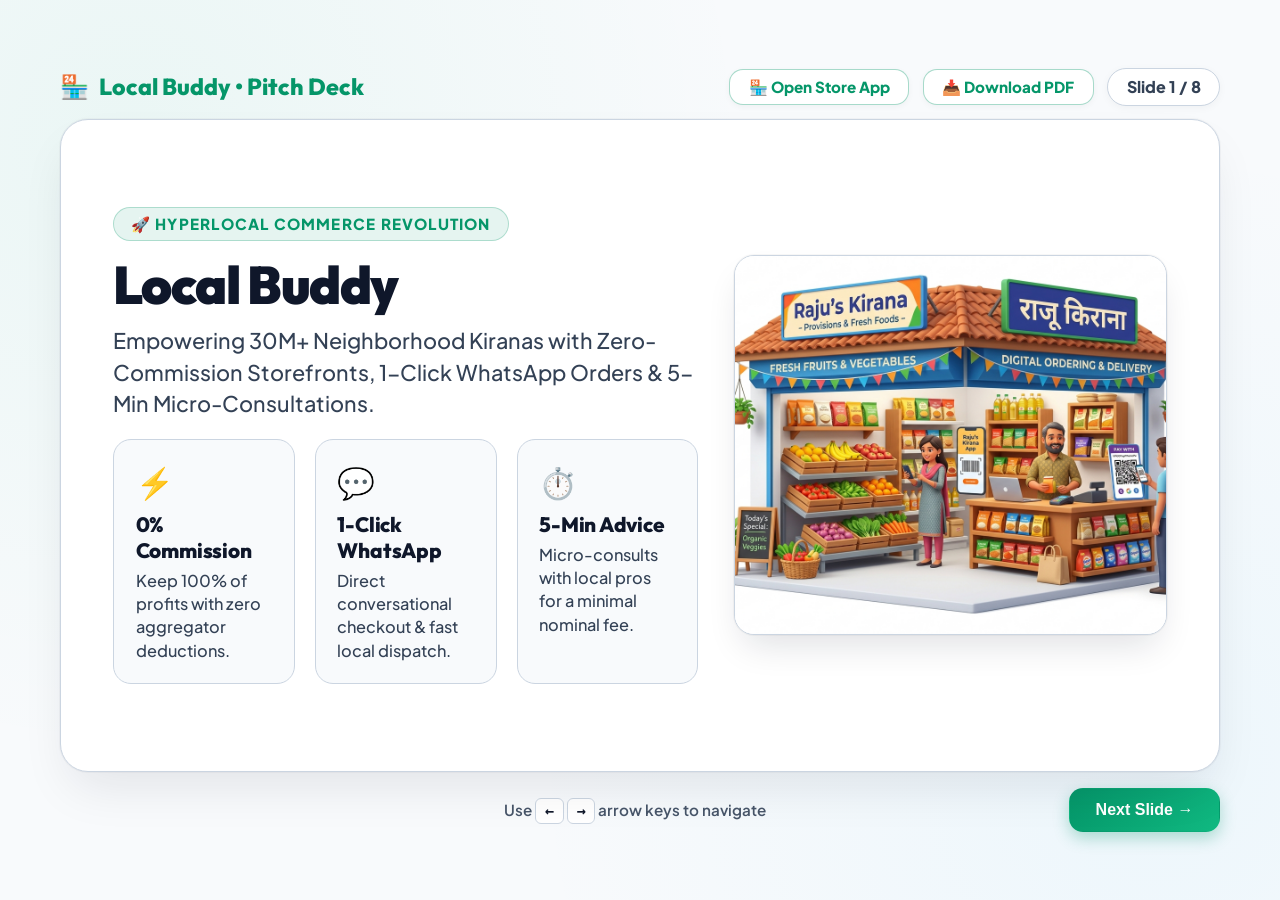
==== pitch_deck.html @ 08c3ceed "Initial commit: Local Buddy Neighborhood Mart and Verified Services with Pitch Deck" ====
<!DOCTYPE html>
<html lang="en">
<head>
  <meta charset="UTF-8">
  <meta name="viewport" content="width=device-width, initial-scale=1.0">
  <title>Local Buddy - Hackathon Pitch Deck</title>
  <link rel="preconnect" href="https://fonts.googleapis.com">
  <link rel="preconnect" href="https://fonts.gstatic.com" crossorigin>
  <link href="https://fonts.googleapis.com/css2?family=Outfit:wght@400;600;700;800;900&family=Plus+Jakarta+Sans:wght@400;500;600;700;800&display=swap" rel="stylesheet">
  <style>
    :root {
      --bg: #f8fafc;
      --card-bg: #ffffff;
      --card-border: #cbd5e1;
      --card-subtle: #f8fafc;
      --primary: #059669;
      --primary-light: #10b981;
      --primary-gradient: linear-gradient(135deg, #059669 0%, #10b981 100%);
      --accent-blue: #0284c7;
      --accent-indigo: #4f46e5;
      --accent-amber: #d97706;
      --accent-rose: #e11d48;
      --text-main: #0f172a;
      --text-muted: #334155;
      --text-sub: #475569;
    }

    * { box-sizing: border-box; margin: 0; padding: 0; }
    body {
      font-family: 'Plus Jakarta Sans', sans-serif;
      background-color: var(--bg);
      color: var(--text-main);
      min-height: 100vh;
      display: flex;
      flex-direction: column;
      align-items: center;
      justify-content: center;
      padding: 1.25rem;
      background-image: 
        radial-gradient(circle at 10% 15%, rgba(16, 185, 129, 0.06) 0%, transparent 45%),
        radial-gradient(circle at 90% 85%, rgba(56, 189, 248, 0.06) 0%, transparent 45%);
    }

    /* Deck Header & Controls */
    .deck-header {
      width: 100%;
      max-width: 1160px;
      display: flex;
      justify-content: space-between;
      align-items: center;
      margin-bottom: 0.85rem;
    }

    .deck-brand {
      font-family: 'Outfit', sans-serif;
      font-size: 1.45rem;
      font-weight: 800;
      color: var(--primary);
      display: flex;
      align-items: center;
      gap: 0.6rem;
    }

    .slide-counter {
      font-size: 1rem;
      font-weight: 800;
      color: var(--text-muted);
      background: var(--card-bg);
      padding: 0.45rem 1.15rem;
      border-radius: 9999px;
      border: 1.5px solid var(--card-border);
      box-shadow: 0 2px 8px rgba(0, 0, 0, 0.04);
    }

    /* Slide Container */
    .slide-frame {
      width: 100%;
      max-width: 1160px;
      aspect-ratio: 16 / 9;
      min-height: 620px;
      background: var(--card-bg);
      border: 1.5px solid var(--card-border);
      border-radius: 28px;
      padding: 2.75rem 3.25rem;
      box-shadow: 0 24px 50px -12px rgba(15, 23, 42, 0.1), 0 0 0 1px rgba(15, 23, 42, 0.03);
      position: relative;
      overflow: hidden;
      display: flex;
      flex-direction: column;
      justify-content: center;
    }

    .slide {
      display: none;
      height: 100%;
      flex-direction: column;
      justify-content: center;
      animation: fadeIn 0.35s cubic-bezier(0.16, 1, 0.3, 1);
    }

    .slide.active {
      display: flex;
    }

    @keyframes fadeIn {
      from { opacity: 0; transform: translateY(8px) scale(0.995); }
      to { opacity: 1; transform: translateY(0) scale(1); }
    }

    /* Slide Typography & Tags */
    .slide-tag {
      display: inline-flex;
      align-items: center;
      gap: 0.5rem;
      font-size: 0.95rem;
      font-weight: 800;
      text-transform: uppercase;
      letter-spacing: 0.08em;
      color: var(--primary);
      background: rgba(5, 150, 105, 0.1);
      padding: 0.4rem 1.05rem;
      border-radius: 9999px;
      border: 1.5px solid rgba(5, 150, 105, 0.25);
      margin-bottom: 0.85rem;
      align-self: flex-start;
    }

    .slide-title {
      font-family: 'Outfit', sans-serif;
      font-size: 2.85rem;
      font-weight: 900;
      line-height: 1.15;
      letter-spacing: -0.03em;
      color: var(--text-main);
      margin-bottom: 0.6rem;
    }

    .slide-subtitle {
      font-size: 1.25rem;
      color: var(--text-muted);
      line-height: 1.45;
      font-weight: 500;
      margin-bottom: 1.5rem;
    }

    /* Layout Grids */
    .grid-split {
      display: grid;
      grid-template-columns: 1.15fr 0.85fr;
      gap: 2.25rem;
      align-items: center;
    }

    .grid-3 {
      display: grid;
      grid-template-columns: repeat(3, 1fr);
      gap: 1.25rem;
    }

    .grid-4 {
      display: grid;
      grid-template-columns: repeat(4, 1fr);
      gap: 1.15rem;
    }

    .grid-2x2 {
      display: grid;
      grid-template-columns: repeat(2, 1fr);
      gap: 1.1rem;
    }

    /* Card Boxes */
    .card-box {
      background: var(--card-subtle);
      border: 1.5px solid var(--card-border);
      border-radius: 18px;
      padding: 1.35rem;
      display: flex;
      flex-direction: column;
      gap: 0.4rem;
      transition: all 0.2s ease;
    }

    .card-box:hover {
      background: #ffffff;
      border-color: #94a3b8;
      transform: translateY(-2px);
      box-shadow: 0 12px 24px -6px rgba(0, 0, 0, 0.06);
    }

    .card-icon {
      font-size: 1.9rem;
      margin-bottom: 0.15rem;
    }

    .card-box h3 {
      font-family: 'Outfit', sans-serif;
      font-size: 1.3rem;
      font-weight: 800;
      color: var(--text-main);
      letter-spacing: -0.01em;
    }

    .card-box p {
      font-size: 1.02rem;
      color: var(--text-muted);
      line-height: 1.42;
      font-weight: 500;
    }

    .highlight-stat {
      font-family: 'Outfit', sans-serif;
      font-size: 2.75rem;
      font-weight: 900;
      color: var(--primary);
      line-height: 1;
      margin-bottom: 0.35rem;
    }

    /* Slide Media / Image Frame */
    .slide-media {
      width: 100%;
      height: 100%;
      max-height: 380px;
      border-radius: 20px;
      overflow: hidden;
      border: 1.5px solid var(--card-border);
      box-shadow: 0 18px 36px -10px rgba(15, 23, 42, 0.14), 0 0 0 1px rgba(0, 0, 0, 0.03);
      background: #ffffff;
      display: flex;
      align-items: center;
      justify-content: center;
    }

    .slide-media img {
      width: 100%;
      height: 100%;
      object-fit: cover;
      display: block;
      transition: transform 0.4s ease;
    }

    .slide-media:hover img {
      transform: scale(1.02);
    }

    /* Controls Bottom Bar */
    .deck-controls {
      width: 100%;
      max-width: 1160px;
      display: flex;
      justify-content: space-between;
      align-items: center;
      margin-top: 1rem;
    }

    .btn-nav {
      background: var(--card-bg);
      border: 1.5px solid var(--card-border);
      color: var(--text-main);
      padding: 0.75rem 1.6rem;
      border-radius: 14px;
      font-weight: 800;
      font-size: 1rem;
      cursor: pointer;
      display: flex;
      align-items: center;
      gap: 0.6rem;
      transition: all 0.2s ease;
      box-shadow: 0 2px 6px rgba(0, 0, 0, 0.04);
    }

    .btn-nav:hover {
      background: #f1f5f9;
      border-color: #94a3b8;
    }

    .btn-nav.primary {
      background: var(--primary-gradient);
      border-color: transparent;
      color: #ffffff;
      box-shadow: 0 6px 16px rgba(5, 150, 105, 0.3);
    }

    .btn-nav.primary:hover {
      box-shadow: 0 8px 22px rgba(5, 150, 105, 0.4);
      transform: translateY(-1px);
    }

    .keyboard-hint {
      font-size: 0.95rem;
      font-weight: 600;
      color: var(--text-sub);
    }

    .keyboard-hint kbd {
      background: #ffffff;
      border: 1.5px solid var(--card-border);
      padding: 0.2rem 0.55rem;
      border-radius: 6px;
      font-family: monospace;
      font-weight: 700;
      color: var(--text-main);
    }
  </style>
</head>
<body>

  <header class="deck-header">
    <div class="deck-brand">
      <span>🏪</span> Local Buddy • Pitch Deck
    </div>
    <div style="display: flex; align-items: center; gap: 0.85rem;">
      <a href="index.html" class="btn-nav" style="padding: 0.45rem 1.15rem; font-size: 0.95rem; text-decoration: none; color: var(--primary); border-color: rgba(5, 150, 105, 0.35);">
        🏪 Open Store App
      </a>
      <a href="Local_Buddy_Pitch_Deck.pdf" download="Local_Buddy_Pitch_Deck.pdf" class="btn-nav" style="padding: 0.45rem 1.15rem; font-size: 0.95rem; text-decoration: none; color: var(--primary); border-color: rgba(5, 150, 105, 0.35);">
        📥 Download PDF
      </a>
      <div class="slide-counter" id="slideIndicator">Slide 1 / 8</div>
    </div>
  </header>

  <main class="slide-frame">
    
    <!-- SLIDE 1: Title & Hero Hook -->
    <div class="slide active" data-slide="1">
      <div class="grid-split">
        <div>
          <div class="slide-tag">🚀 Hyperlocal Commerce Revolution</div>
          <h1 class="slide-title" style="font-size: 3.3rem;">Local Buddy</h1>
          <p class="slide-subtitle" style="font-size: 1.35rem; margin-bottom: 1.25rem;">
            Empowering 30M+ Neighborhood Kiranas with Zero-Commission Storefronts, 1-Click WhatsApp Orders & 5-Min Micro-Consultations.
          </p>
          <div class="grid-3" style="margin-top: 0.75rem;">
            <div class="card-box">
              <span class="card-icon">⚡</span>
              <h3>0% Commission</h3>
              <p>Keep 100% of profits with zero aggregator deductions.</p>
            </div>
            <div class="card-box">
              <span class="card-icon">💬</span>
              <h3>1-Click WhatsApp</h3>
              <p>Direct conversational checkout & fast local dispatch.</p>
            </div>
            <div class="card-box">
              <span class="card-icon">⏱️</span>
              <h3>5-Min Advice</h3>
              <p>Micro-consults with local pros for a minimal nominal fee.</p>
            </div>
          </div>
        </div>
        <div class="slide-media">
          <img src="assets/slide1_hero.jpg" alt="Local Buddy Neighborhood Store">
        </div>
      </div>
    </div>

    <!-- SLIDE 2: The Problem -->
    <div class="slide" data-slide="2">
      <div class="grid-split">
        <div>
          <div class="slide-tag" style="color: var(--accent-rose); background: rgba(225, 29, 72, 0.1); border-color: rgba(225, 29, 72, 0.3);">
            ⚠️ The Real Problem
          </div>
          <h2 class="slide-title">Neighborhood Retail is Under Threat</h2>
          <p class="slide-subtitle">Local merchants and skilled tradesmen are squeezed by predatory aggregator fees and complex tools.</p>
          <div style="display: flex; flex-direction: column; gap: 0.9rem;">
            <div class="card-box" style="border-left: 5px solid var(--accent-rose);">
              <h3>📉 20% to 30% Aggregator Commissions</h3>
              <p>Quick-commerce dark stores and gig apps eat into thin margins of independent shops.</p>
            </div>
            <div class="card-box" style="border-left: 5px solid var(--accent-amber);">
              <h3>🧩 Bloated & Costly POS Hardware</h3>
              <p>Existing retail software is too complex and requires expensive hardware setups.</p>
            </div>
            <div class="card-box" style="border-left: 5px solid var(--accent-blue);">
              <h3>🔕 Heavy Fees for Minor Guidance</h3>
              <p>Customers must pay full visit charges even when they just need 5 minutes of diagnosis.</p>
            </div>
          </div>
        </div>
        <div class="slide-media">
          <img src="assets/slide2_problem.jpg" alt="Aggregator Fees Problem">
        </div>
      </div>
    </div>

    <!-- SLIDE 3: The Solution Ecosystem -->
    <div class="slide" data-slide="3">
      <div class="grid-split">
        <div>
          <div class="slide-tag">💡 Our Solution</div>
          <h2 class="slide-title">Unified Hyperlocal Ecosystem</h2>
          <p class="slide-subtitle">A lightweight, seamless web application connecting merchants, customers, and verified tradesmen.</p>
          <div class="grid-2x2">
            <div class="card-box">
              <div class="highlight-stat">1</div>
              <h3>Merchant Hub</h3>
              <p>Real-time inventory, restock alerts & profit margin analytics.</p>
            </div>
            <div class="card-box">
              <div class="highlight-stat">2</div>
              <h3>Storefront</h3>
              <p>Digital catalog with live stock & 1-tap WhatsApp cart ordering.</p>
            </div>
            <div class="card-box">
              <div class="highlight-stat">3</div>
              <h3>5-Min Advice</h3>
              <p>Instant expert triage for minimal nominal fee (₹20-₹49).</p>
            </div>
            <div class="card-box">
              <div class="highlight-stat">4</div>
              <h3>Service Roster</h3>
              <p>Verified plumbers, electricians & direct doorstep booking.</p>
            </div>
          </div>
        </div>
        <div class="slide-media">
          <img src="assets/slide3_solution.jpg" alt="Hyperlocal Connected Ecosystem">
        </div>
      </div>
    </div>

    <!-- SLIDE 4: Micro-Consultation Feature Spotlight -->
    <div class="slide" data-slide="4">
      <div class="grid-split">
        <div>
          <div class="slide-tag" style="color: var(--accent-amber); background: rgba(217, 119, 6, 0.1); border-color: rgba(217, 119, 6, 0.3);">
            ⏱️ Innovation Spotlight
          </div>
          <h2 class="slide-title">5-Min Micro-Consultations & Advice</h2>
          <p class="slide-subtitle">Customers connect directly with neighborhood experts for quick 5-min guidance at a minimal nominal fee.</p>
          <div class="grid-2x2">
            <div class="card-box">
              <span class="card-icon">⚡</span>
              <h3>Instant Triage</h3>
              <p>Quick guidance for electrical, plumbing, or DIY doubts without full visit costs.</p>
            </div>
            <div class="card-box">
              <span class="card-icon">🪙</span>
              <h3>Minimal Micro-Fee</h3>
              <p>Ultra-accessible (₹20 to ₹49 for 5 mins) paid instantly via 1-tap UPI.</p>
            </div>
            <div class="card-box">
              <span class="card-icon">💼</span>
              <h3>Pro Monetization</h3>
              <p>Technicians monetize spare minutes and earn neighborhood trust.</p>
            </div>
            <div class="card-box">
              <span class="card-icon">🚀</span>
              <h3>Doorstep Upgrade</h3>
              <p>Converts simple 5-min calls into full verified doorstep repair bookings.</p>
            </div>
          </div>
        </div>
        <div class="slide-media">
          <img src="assets/slide4_micro_consult.jpg" alt="5-Minute Micro Consultation Call">
        </div>
      </div>
    </div>

    <!-- SLIDE 5: How It Works -->
    <div class="slide" data-slide="5">
      <div class="slide-tag">⚙️ Seamless Flow</div>
      <h2 class="slide-title">Frictionless 3-Step Experience</h2>
      <p class="slide-subtitle">Designed for non-tech-savvy shopkeepers & everyday neighborhood shoppers.</p>
      <div class="grid-3" style="margin-top: 1rem;">
        <div class="card-box" style="padding: 1.75rem;">
          <div class="highlight-stat" style="font-size: 2.2rem; color: var(--primary);">Step 1</div>
          <span class="card-icon" style="font-size: 2.2rem;">📦</span>
          <h3 style="font-size: 1.45rem;">Merchant Setup</h3>
          <p style="font-size: 1.1rem;">Shopkeeper adds products with cost/selling price. App calculates valuation & low-stock alerts automatically.</p>
        </div>
        <div class="card-box" style="padding: 1.75rem;">
          <div class="highlight-stat" style="font-size: 2.2rem; color: var(--accent-blue);">Step 2</div>
          <span class="card-icon" style="font-size: 2.2rem;">🛍️</span>
          <h3 style="font-size: 1.45rem;">Browse or Consult</h3>
          <p style="font-size: 1.1rem;">Shoppers browse stock or request a 5-min quick expert advice session with 1 click via smartphone.</p>
        </div>
        <div class="card-box" style="padding: 1.75rem;">
          <div class="highlight-stat" style="font-size: 2.2rem; color: var(--accent-indigo);">Step 3</div>
          <span class="card-icon" style="font-size: 2.2rem;">📲</span>
          <h3 style="font-size: 1.45rem;">Instant WhatsApp</h3>
          <p style="font-size: 1.1rem;">Pre-formatted order string with itemized bill & GPS address is delivered directly to merchant WhatsApp.</p>
        </div>
      </div>
    </div>

    <!-- SLIDE 6: Market Opportunity & Traction -->
    <div class="slide" data-slide="6">
      <div class="slide-tag" style="color: var(--accent-blue); background: rgba(2, 132, 199, 0.1); border-color: rgba(2, 132, 199, 0.3);">
        📊 Market Size
      </div>
      <h2 class="slide-title">A Massive Hyperlocal Opportunity</h2>
      <p class="slide-subtitle">Targeting unorganized retail and neighborhood services across Tier 1, 2, and 3 cities.</p>
      <div class="grid-3" style="margin-top: 1rem;">
        <div class="card-box" style="padding: 1.75rem;">
          <div class="highlight-stat">$800B+</div>
          <h3 style="font-size: 1.45rem;">Total Addressable Market</h3>
          <p style="font-size: 1.1rem;">Indian unorganized retail market with over 30M+ local Kirana & neighborhood shops.</p>
        </div>
        <div class="card-box" style="padding: 1.75rem;">
          <div class="highlight-stat">500M+</div>
          <h3 style="font-size: 1.45rem;">WhatsApp User Base</h3>
          <p style="font-size: 1.1rem;">Zero friction adoption because every customer and shopkeeper already uses WhatsApp daily.</p>
        </div>
        <div class="card-box" style="padding: 1.75rem;">
          <div class="highlight-stat">0%</div>
          <h3 style="font-size: 1.45rem;">Commission Model</h3>
          <p style="font-size: 1.1rem;">Unbeatable value compared to 20-30% charged by quick-commerce and large aggregator apps.</p>
        </div>
      </div>
    </div>

    <!-- SLIDE 7: Business & Monetization Model -->
    <div class="slide" data-slide="7">
      <div class="slide-tag" style="color: var(--accent-amber); background: rgba(217, 119, 6, 0.1); border-color: rgba(217, 119, 6, 0.3);">
        💰 Business Model
      </div>
      <h2 class="slide-title">Sustainable Monetization</h2>
      <p class="slide-subtitle">Freemium core with high-margin value-added services & micro-transactions.</p>
      <div class="grid-4" style="margin-top: 0.75rem;">
        <div class="card-box" style="padding: 1.5rem;">
          <span class="card-icon">🆓</span>
          <h3>Free Core</h3>
          <p>Basic inventory & digital storefront free forever to drive rapid viral adoption.</p>
        </div>
        <div class="card-box" style="padding: 1.5rem;">
          <span class="card-icon">⏱️</span>
          <h3>Micro-Consults</h3>
          <p>Nominal ₹3-₹5 platform share per 5-min expert advice call session.</p>
        </div>
        <div class="card-box" style="padding: 1.5rem;">
          <span class="card-icon">⭐</span>
          <h3>Pro SaaS</h3>
          <p>₹299/mo for automated SMS alerts, GST invoicing, & multi-store analytics.</p>
        </div>
        <div class="card-box" style="padding: 1.5rem;">
          <span class="card-icon">💳</span>
          <h3>FinTech & Credit</h3>
          <p>Khata / credit ledger and merchant micro-financing based on sales velocity.</p>
        </div>
      </div>
    </div>

    <!-- SLIDE 8: Strategic Advantage & Vision -->
    <div class="slide" data-slide="8">
      <div class="slide-tag">🏆 Strategic Advantage</div>
      <h2 class="slide-title">Our Competitive Edge & Launch Vision</h2>
      <p class="slide-subtitle">Designed from day one for frictionless grassroots adoption and strong community trust.</p>
      <div class="grid-3" style="margin-bottom: 1.5rem;">
        <div class="card-box" style="padding: 1.6rem;">
          <span class="card-icon">📲</span>
          <h3 style="font-size: 1.4rem;">Zero-Friction Entry</h3>
          <p style="font-size: 1.1rem;">No app install barrier — works seamlessly via web & WhatsApp, removing the biggest hurdle to user adoption.</p>
        </div>
        <div class="card-box" style="padding: 1.6rem;">
          <span class="card-icon">🤝</span>
          <h3 style="font-size: 1.4rem;">Hyperlocal Trust Loop</h3>
          <p style="font-size: 1.1rem;">Empowers existing neighborhood vendors and verified local experts rather than replacing them with dark stores.</p>
        </div>
        <div class="card-box" style="padding: 1.6rem;">
          <span class="card-icon">⚡</span>
          <h3 style="font-size: 1.4rem;">Dual-Growth Flywheel</h3>
          <p style="font-size: 1.1rem;">Viral merchant word-of-mouth paired with high-frequency 5-min micro-consultations drives organic retention.</p>
        </div>
      </div>
      <div style="text-align: center; font-family: 'Outfit', sans-serif; font-size: 1.55rem; font-weight: 800; color: var(--primary);">
        "Empowering Every Neighborhood Through Trust, Speed, and Micro-Connections."
      </div>
    </div>

  </main>

  <footer class="deck-controls">
    <button type="button" class="btn-nav" id="prevBtn" onclick="changeSlide(-1)">
      ← Previous
    </button>
    <div class="keyboard-hint">
      Use <kbd>←</kbd> <kbd>→</kbd> arrow keys to navigate
    </div>
    <button type="button" class="btn-nav primary" id="nextBtn" onclick="changeSlide(1)">
      Next Slide →
    </button>
  </footer>

  <script>
    let currentSlide = 1;
    const totalSlides = 8;

    function updateDeck() {
      document.querySelectorAll('.slide').forEach(s => s.classList.remove('active'));
      const activeEl = document.querySelector(`.slide[data-slide="${currentSlide}"]`);
      if (activeEl) activeEl.classList.add('active');

      document.getElementById('slideIndicator').textContent = `Slide ${currentSlide} / ${totalSlides}`;
      document.getElementById('prevBtn').style.visibility = currentSlide === 1 ? 'hidden' : 'visible';
      document.getElementById('nextBtn').textContent = currentSlide === totalSlides ? 'Restart ↺' : 'Next Slide →';
    }

    function changeSlide(direction) {
      currentSlide += direction;
      if (currentSlide > totalSlides) currentSlide = 1;
      if (currentSlide < 1) currentSlide = 1;
      updateDeck();
    }

    document.addEventListener('keydown', (e) => {
      if (e.key === 'ArrowRight' || e.key === ' ') changeSlide(1);
      if (e.key === 'ArrowLeft') changeSlide(-1);
    });

    updateDeck();
  </script>
</body>
</html>
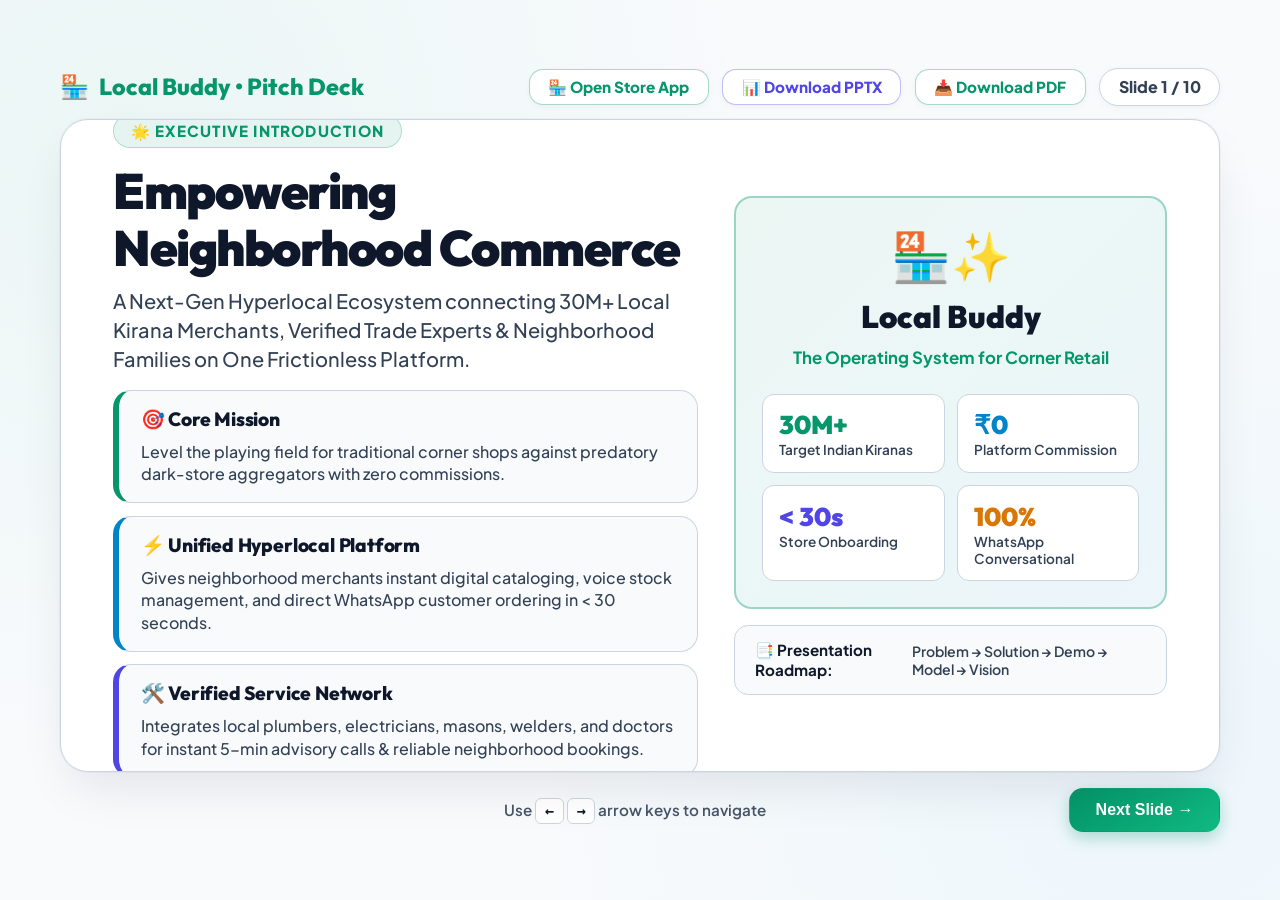
==== commit b8f11109: "Add Slide 1 Introduction and Slide 10 Thank You to deck (PDF and PPTX)" ====
--- a/pitch_deck.html
+++ b/pitch_deck.html
@@ -314,17 +314,77 @@
       <a href="index.html" class="btn-nav" style="padding: 0.45rem 1.15rem; font-size: 0.95rem; text-decoration: none; color: var(--primary); border-color: rgba(5, 150, 105, 0.35);">
         🏪 Open Store App
       </a>
+      <a href="Local_Buddy_Pitch_Deck.pptx" download="Local_Buddy_Pitch_Deck.pptx" class="btn-nav" style="padding: 0.45rem 1.15rem; font-size: 0.95rem; text-decoration: none; color: #4f46e5; border-color: rgba(79, 70, 229, 0.35);">📊 Download PPTX</a>
       <a href="Local_Buddy_Pitch_Deck.pdf" download="Local_Buddy_Pitch_Deck.pdf" class="btn-nav" style="padding: 0.45rem 1.15rem; font-size: 0.95rem; text-decoration: none; color: var(--primary); border-color: rgba(5, 150, 105, 0.35);">
         📥 Download PDF
       </a>
-      <div class="slide-counter" id="slideIndicator">Slide 1 / 8</div>
+      <div class="slide-counter" id="slideIndicator">Slide 1 / 10</div>
     </div>
   </header>
 
   <main class="slide-frame">
+
+    <!-- SLIDE 1: Introduction & Executive Overview -->
+    <div class="slide active" data-slide="1">
+      <div class="grid-split">
+        <div>
+          <div class="slide-tag">🌟 Executive Introduction</div>
+          <h1 class="slide-title" style="font-size: 3.1rem;">Empowering Neighborhood Commerce</h1>
+          <p class="slide-subtitle" style="font-size: 1.25rem; margin-bottom: 1.1rem;">
+            A Next-Gen Hyperlocal Ecosystem connecting 30M+ Local Kirana Merchants, Verified Trade Experts & Neighborhood Families on One Frictionless Platform.
+          </p>
+          <div style="display: flex; flex-direction: column; gap: 0.8rem;">
+            <div class="card-box" style="border-left: 6px solid var(--primary); padding: 1rem 1.35rem;">
+              <h3 style="font-size: 1.2rem; margin-bottom: 0.2rem;">🎯 Core Mission</h3>
+              <p style="font-size: 1rem;">Level the playing field for traditional corner shops against predatory dark-store aggregators with zero commissions.</p>
+            </div>
+            <div class="card-box" style="border-left: 6px solid var(--accent-blue); padding: 1rem 1.35rem;">
+              <h3 style="font-size: 1.2rem; margin-bottom: 0.2rem;">⚡ Unified Hyperlocal Platform</h3>
+              <p style="font-size: 1rem;">Gives neighborhood merchants instant digital cataloging, voice stock management, and direct WhatsApp customer ordering in &lt; 30 seconds.</p>
+            </div>
+            <div class="card-box" style="border-left: 6px solid var(--accent-indigo); padding: 1rem 1.35rem;">
+              <h3 style="font-size: 1.2rem; margin-bottom: 0.2rem;">🛠️ Verified Service Network</h3>
+              <p style="font-size: 1rem;">Integrates local plumbers, electricians, masons, welders, and doctors for instant 5-min advisory calls & reliable neighborhood bookings.</p>
+            </div>
+          </div>
+        </div>
+        <div style="display: flex; flex-direction: column; gap: 1rem; justify-content: center;">
+          <div class="card-box" style="background: linear-gradient(135deg, rgba(5, 150, 105, 0.08) 0%, rgba(2, 132, 199, 0.08) 100%); border: 2px solid rgba(5, 150, 105, 0.35); padding: 1.6rem; text-align: center;">
+            <div style="font-size: 3rem; margin-bottom: 0.3rem;">🏪✨</div>
+            <h2 style="font-family: 'Outfit', sans-serif; font-size: 1.95rem; font-weight: 900; color: var(--text-main); margin-bottom: 0.3rem;">Local Buddy</h2>
+            <div style="font-size: 1.05rem; font-weight: 700; color: var(--primary); margin-bottom: 1.2rem;">The Operating System for Corner Retail</div>
+            
+            <div style="display: grid; grid-template-columns: 1fr 1fr; gap: 0.75rem; text-align: left;">
+              <div style="background: #ffffff; padding: 0.85rem 1rem; border-radius: 12px; border: 1.5px solid var(--card-border);">
+                <div style="font-size: 1.6rem; font-weight: 900; color: var(--primary); font-family: 'Outfit';">30M+</div>
+                <div style="font-size: 0.85rem; font-weight: 600; color: var(--text-muted);">Target Indian Kiranas</div>
+              </div>
+              <div style="background: #ffffff; padding: 0.85rem 1rem; border-radius: 12px; border: 1.5px solid var(--card-border);">
+                <div style="font-size: 1.6rem; font-weight: 900; color: var(--accent-blue); font-family: 'Outfit';">₹0</div>
+                <div style="font-size: 0.85rem; font-weight: 600; color: var(--text-muted);">Platform Commission</div>
+              </div>
+              <div style="background: #ffffff; padding: 0.85rem 1rem; border-radius: 12px; border: 1.5px solid var(--card-border);">
+                <div style="font-size: 1.6rem; font-weight: 900; color: var(--accent-indigo); font-family: 'Outfit';">&lt; 30s</div>
+                <div style="font-size: 0.85rem; font-weight: 600; color: var(--text-muted);">Store Onboarding</div>
+              </div>
+              <div style="background: #ffffff; padding: 0.85rem 1rem; border-radius: 12px; border: 1.5px solid var(--card-border);">
+                <div style="font-size: 1.6rem; font-weight: 900; color: var(--accent-amber); font-family: 'Outfit';">100%</div>
+                <div style="font-size: 0.85rem; font-weight: 600; color: var(--text-muted);">WhatsApp Conversational</div>
+              </div>
+            </div>
+          </div>
+          
+          <div style="background: #f8fafc; border: 1.5px solid var(--card-border); border-radius: 14px; padding: 0.9rem 1.2rem; display: flex; align-items: center; justify-content: space-between;">
+            <span style="font-weight: 700; color: var(--text-main); font-size: 0.95rem;">📑 Presentation Roadmap:</span>
+            <span style="font-size: 0.88rem; color: var(--text-muted); font-weight: 600;">Problem → Solution → Demo → Model → Vision</span>
+          </div>
+        </div>
+      </div>
+    </div>
+
     
     <!-- SLIDE 1: Title & Hero Hook -->
-    <div class="slide active" data-slide="1">
+    <div class="slide" data-slide="2">
       <div class="grid-split">
         <div>
           <div class="slide-tag">🚀 Hyperlocal Commerce Revolution</div>
@@ -357,7 +417,7 @@
     </div>
 
     <!-- SLIDE 2: The Problem -->
-    <div class="slide" data-slide="2">
+    <div class="slide" data-slide="3">
       <div class="grid-split">
         <div>
           <div class="slide-tag" style="color: var(--accent-rose); background: rgba(225, 29, 72, 0.1); border-color: rgba(225, 29, 72, 0.3);">
@@ -387,7 +447,7 @@
     </div>
 
     <!-- SLIDE 3: The Solution Ecosystem -->
-    <div class="slide" data-slide="3">
+    <div class="slide" data-slide="4">
       <div class="grid-split">
         <div>
           <div class="slide-tag">💡 Our Solution</div>
@@ -423,7 +483,7 @@
     </div>
 
     <!-- SLIDE 4: Micro-Consultation Feature Spotlight -->
-    <div class="slide" data-slide="4">
+    <div class="slide" data-slide="5">
       <div class="grid-split">
         <div>
           <div class="slide-tag" style="color: var(--accent-amber); background: rgba(217, 119, 6, 0.1); border-color: rgba(217, 119, 6, 0.3);">
@@ -461,7 +521,7 @@
     </div>
 
     <!-- SLIDE 5: How It Works -->
-    <div class="slide" data-slide="5">
+    <div class="slide" data-slide="6">
       <div class="slide-tag">⚙️ Seamless Flow</div>
       <h2 class="slide-title">Frictionless 3-Step Experience</h2>
       <p class="slide-subtitle">Designed for non-tech-savvy shopkeepers & everyday neighborhood shoppers.</p>
@@ -488,7 +548,7 @@
     </div>
 
     <!-- SLIDE 6: Market Opportunity & Traction -->
-    <div class="slide" data-slide="6">
+    <div class="slide" data-slide="7">
       <div class="slide-tag" style="color: var(--accent-blue); background: rgba(2, 132, 199, 0.1); border-color: rgba(2, 132, 199, 0.3);">
         📊 Market Size
       </div>
@@ -514,7 +574,7 @@
     </div>
 
     <!-- SLIDE 7: Business & Monetization Model -->
-    <div class="slide" data-slide="7">
+    <div class="slide" data-slide="8">
       <div class="slide-tag" style="color: var(--accent-amber); background: rgba(217, 119, 6, 0.1); border-color: rgba(217, 119, 6, 0.3);">
         💰 Business Model
       </div>
@@ -545,7 +605,7 @@
     </div>
 
     <!-- SLIDE 8: Strategic Advantage & Vision -->
-    <div class="slide" data-slide="8">
+    <div class="slide" data-slide="9">
       <div class="slide-tag">🏆 Strategic Advantage</div>
       <h2 class="slide-title">Our Competitive Edge & Launch Vision</h2>
       <p class="slide-subtitle">Designed from day one for frictionless grassroots adoption and strong community trust.</p>
@@ -571,6 +631,73 @@
       </div>
     </div>
 
+      <!-- SLIDE 10: Thank You & Next Steps -->
+    <div class="slide" data-slide="10">
+      <div class="grid-split">
+        <div>
+          <div class="slide-tag" style="color: var(--primary); background: rgba(5, 150, 105, 0.1); border-color: rgba(5, 150, 105, 0.3);">
+            🙏 Appreciation & Next Steps
+          </div>
+          <h1 class="slide-title" style="font-size: 3.3rem; margin-bottom: 0.6rem;">Thank You!</h1>
+          <p class="slide-subtitle" style="font-size: 1.3rem; line-height: 1.45; margin-bottom: 1.1rem;">
+            Together, let's empower millions of neighborhood shopkeepers, skilled trade experts, and families with sustainable hyperlocal technology.
+          </p>
+          <div style="display: flex; flex-direction: column; gap: 0.85rem;">
+            <div class="card-box" style="border-left: 6px solid var(--primary); padding: 1.1rem 1.4rem;">
+              <h3 style="font-size: 1.25rem; margin-bottom: 0.2rem;">🌐 Live Demonstration Ready</h3>
+              <p style="font-size: 1.02rem;">Explore the fully functional digital storefront, voice stock manager, and verified service directory live on the web.</p>
+            </div>
+            <div class="card-box" style="border-left: 6px solid var(--accent-blue); padding: 1.1rem 1.4rem;">
+              <h3 style="font-size: 1.25rem; margin-bottom: 0.2rem;">🤝 Open for Partnerships & Pilots</h3>
+              <p style="font-size: 1.02rem;">Actively seeking Kirana pilot partners, community merchants, mentors, and angel investors to scale across pilot clusters.</p>
+            </div>
+            <div class="card-box" style="border-left: 6px solid var(--accent-amber); padding: 1.1rem 1.4rem;">
+              <h3 style="font-size: 1.25rem; margin-bottom: 0.2rem;">💬 Questions & Open Discussion</h3>
+              <p style="font-size: 1.02rem;">We welcome questions, suggestions, feedback, and discussion from the jury and audience.</p>
+            </div>
+          </div>
+        </div>
+        <div style="display: flex; flex-direction: column; gap: 1rem; justify-content: center;">
+          <div class="card-box" style="padding: 1.8rem; border: 2px solid var(--card-border); background: linear-gradient(180deg, #ffffff 0%, #f8fafc 100%); box-shadow: 0 16px 36px -10px rgba(15, 23, 42, 0.08);">
+            <div style="display: flex; align-items: center; gap: 1rem; margin-bottom: 1.2rem;">
+              <div style="width: 52px; height: 52px; border-radius: 14px; background: var(--primary-gradient); display: flex; align-items: center; justify-content: center; font-size: 1.8rem; color: #fff; box-shadow: 0 8px 16px rgba(5, 150, 105, 0.25);">
+                🏪
+              </div>
+              <div>
+                <h3 style="font-family: 'Outfit'; font-size: 1.6rem; font-weight: 900; margin: 0; color: var(--text-main);">Local Buddy</h3>
+                <p style="margin: 0; font-size: 0.9rem; font-weight: 600; color: var(--primary);">Hyperlocal Retail & Pro Services</p>
+              </div>
+            </div>
+
+            <div style="display: flex; flex-direction: column; gap: 0.75rem;">
+              <div style="background: #ffffff; padding: 0.75rem 1.05rem; border-radius: 10px; border: 1.5px solid var(--card-border); display: flex; align-items: center; justify-content: space-between;">
+                <span style="font-weight: 700; color: var(--text-muted); font-size: 0.88rem;">🌐 Web App:</span>
+                <span style="font-weight: 800; color: var(--primary); font-size: 0.88rem;">prince789-student.github.io/local-buddy/</span>
+              </div>
+              <div style="background: #ffffff; padding: 0.75rem 1.05rem; border-radius: 10px; border: 1.5px solid var(--card-border); display: flex; align-items: center; justify-content: space-between;">
+                <span style="font-weight: 700; color: var(--text-muted); font-size: 0.88rem;">🐙 GitHub:</span>
+                <span style="font-weight: 800; color: var(--text-main); font-size: 0.88rem;">Prince789-student/local-buddy</span>
+              </div>
+              <div style="background: #ffffff; padding: 0.75rem 1.05rem; border-radius: 10px; border: 1.5px solid var(--card-border); display: flex; align-items: center; justify-content: space-between;">
+                <span style="font-weight: 700; color: var(--text-muted); font-size: 0.88rem;">📱 WhatsApp:</span>
+                <span style="font-weight: 800; color: #16a34a; font-size: 0.88rem;">Live 1-Click WhatsApp API</span>
+              </div>
+              <div style="background: #ffffff; padding: 0.75rem 1.05rem; border-radius: 10px; border: 1.5px solid var(--card-border); display: flex; align-items: center; justify-content: space-between;">
+                <span style="font-weight: 700; color: var(--text-muted); font-size: 0.88rem;">📊 Presentation:</span>
+                <span style="font-weight: 800; color: var(--accent-indigo); font-size: 0.88rem;">16:9 PPTX & PDF Download</span>
+              </div>
+            </div>
+          </div>
+
+          <div style="text-align: center; padding: 1rem; border-radius: 14px; background: rgba(5, 150, 105, 0.08); border: 1.5px dashed rgba(5, 150, 105, 0.4);">
+            <div style="font-family: 'Outfit'; font-size: 1.2rem; font-weight: 800; color: var(--primary);">
+              "Reclaiming India's Neighborhood Economy, One Shop at a Time."
+            </div>
+          </div>
+        </div>
+      </div>
+    </div>
+
   </main>
 
   <footer class="deck-controls">
@@ -587,7 +714,7 @@
 
   <script>
     let currentSlide = 1;
-    const totalSlides = 8;
+    const totalSlides = 10;
 
     function updateDeck() {
       document.querySelectorAll('.slide').forEach(s => s.classList.remove('active'));
